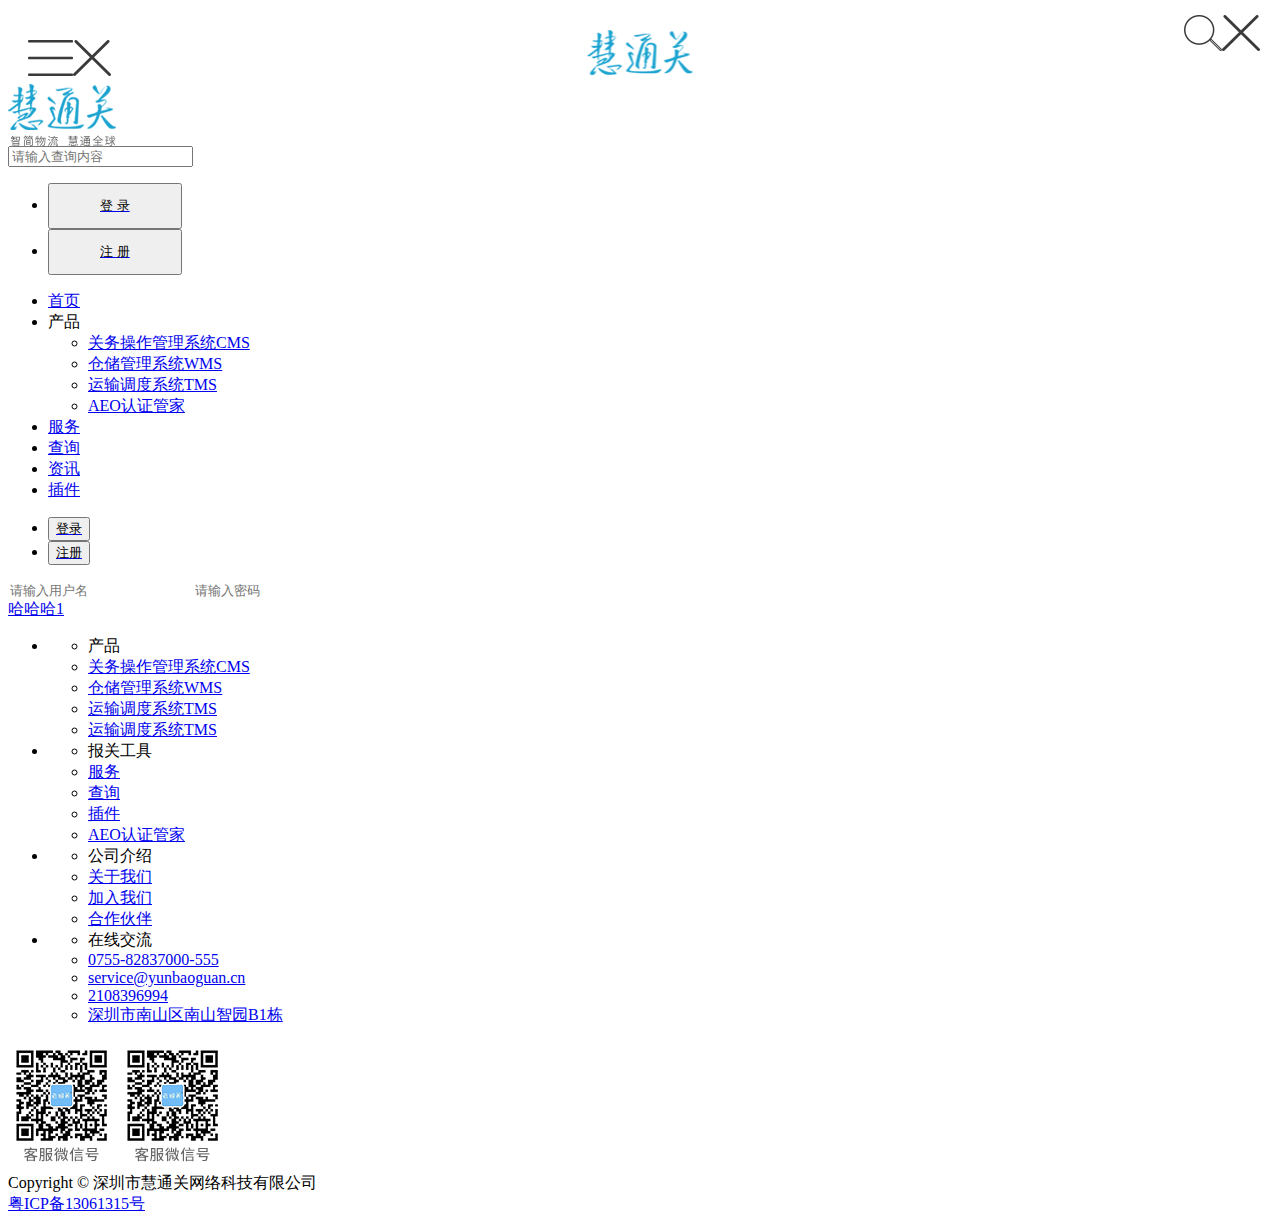
==== service.html @ 467078e6 "test" ====
<!DOCTYPE html><html><head><meta charset=utf-8><meta name=viewport content="width=device-width,initial-scale=1"><title>服务</title><link href=./css/service.38ba81cb.min.css?38ba81cb551fd40ca310 rel=stylesheet></head><body><header class=el-header><div class=container><div class=el-row><div id=click-menu class="el-col el-col-xs-4 xs-show" style="position: relative;left: 20px;top:12px;line-height: 70px;"><a href=javascript:void(0) style="padding-top: 20px;"><img src=../assets/img/header-footer/menu.png alt="通关平台 慧通关" title="通关平台 慧通关"> <img src=../assets/img/header-footer/close.png alt="通关平台 慧通关" title="通关平台 慧通关"></a></div><div class="el-col el-col-sm-4 m-t-20 xs-hide"><a href=/index.html style="padding-top: 20px;"><img src=../assets/img/header-footer/logo.png alt="通关平台 慧通关" title="通关平台 慧通关"></a></div><div id=logo class=xs-show style="position: absolute;left: 50%;top:10px;transform: translate(-50%, 0)"><a href=/index.html style="padding-top: 20px;"><img src=../assets/img/header-footer/logo@2x.png alt="通关平台 慧通关" title="通关平台 慧通关"></a></div><div class="el-col el-col-xs-offset-1 el-col-xs-14 el-col-sm-6 m-t-30 hearder-search"><div id=search-input class="el-input el-input--suffix xs-hide"><input type=text autocomplete=off placeholder=请输入查询内容 class=el-input__inner> <span class=el-input__suffix><span class=el-input__suffix-inner><i class="el-input__icon el-icon-search"></i></span></span></div><a href=javascript:void(0) class=xs-show style="position: absolute;right: 20px;top:15px;"><img id=search src=../assets/img/header-footer/search.png alt="通关平台 慧通关" title="通关平台 慧通关"> <img id=search-close src=../assets/img/header-footer/close.png alt="通关平台 慧通关" title="通关平台 慧通关"></a></div><div id=login-menu><div class="el-col el-col-xs-24 t-a-c phone-login"><ul class="login el-row"><li><a href=https://passport.yunbaoguan.cn/#/login><button type=button class="el-button btn-main" style="padding: 12px 50px;">登 录</button></a></li><li><a href=https://passport.yunbaoguan.cn/#/register/new><button type=button class="el-button el-button--default" style="padding: 12px 50px;">注 册</button></a></li></ul></div><div class="el-col el-col-xs-24 el-col-sm-10 t-a-r xs-t-a-l xs-hide"><ul id=nav class="el-menu el-menu--horizontal"><li class=el-menu-item><a href=/ >首页</a></li><li class=el-submenu><div class=el-submenu__title><span>产品</span> <i class="el-submenu__icon-arrow el-icon-arrow-down"></i></div><ul role=menu class="el-menu el-menu--popup el-menu--popup-bottom-start t-a-l"><li role=menuitem tabindex=-1 class=el-menu-item><a href=/home/cms.html>关务操作管理系统CMS</a></li><li role=menuitem tabindex=-1 class=el-menu-item><a href=/home/wms.html>仓储管理系统WMS</a></li><li role=menuitem tabindex=-1 class=el-menu-item><a href=/home/tms.html>运输调度系统TMS</a></li><li role=menuitem tabindex=-1 class=el-menu-item><a href=/home/aeo.html>AEO认证管家</a></li></ul></li><li class="el-menu-item active"><a href=/service.html>服务</a></li><li class=el-menu-item><a href=/Yunbaike/HSsearch.html>查询</a></li><li class=el-menu-item><a href=/home/message.html>资讯</a></li><li class=el-menu-item><a href=/home/plugin.html>插件</a></li></ul></div></div><div class="el-col el-col-sm-4 t-a-r xs-hide"><ul class="login el-row"><li><a href=https://passport.yunbaoguan.cn/#/login><button type=button class="el-button btn-main">登录</button></a></li><li><a href=https://passport.yunbaoguan.cn/#/register/new><button type=button class="el-button el-button--default">注册</button></a></li></ul></div></div></div></header><div class=content><input type=text class=userName placeholder=请输入用户名> <input type=password class=pwd placeholder=请输入密码> <a href=#>哈哈哈1</a></div><footer class=footer><div class=container><div class=el-row><div class="footer-left el-col el-col-sm-16"><ul class=el-row><li class="el-col el-col-sm-6"><ul class=footer-left-item><li>产品</li><li><a href=javascript:void(0)>关务操作管理系统CMS</a></li><li><a href=javascript:void(0)>仓储管理系统WMS</a></li><li><a href=javascript:void(0)>运输调度系统TMS</a></li><li><a href=javascript:void(0)>运输调度系统TMS</a></li></ul></li><li class="el-col el-col-sm-5"><ul class=footer-left-item><li>报关工具</li><li><a href=javascript:void(0)>服务</a></li><li><a href=javascript:void(0)>查询</a></li><li><a href=javascript:void(0)>插件</a></li><li><a href=javascript:void(0)>AEO认证管家</a></li></ul></li><li class="el-col el-col-sm-5"><ul class=footer-left-item><li>公司介绍</li><li><a href=javascript:void(0)>关于我们</a></li><li><a href=javascript:void(0)>加入我们</a></li><li><a href=javascript:void(0)>合作伙伴</a></li></ul></li><li class="el-col el-col-sm-8"><ul class="footer-left-item footer-left-relation"><li>在线交流</li><li><a href=javascript:void(0)>0755-82837000-555</a></li><li><a href=javascript:void(0)>service@yunbaoguan.cn</a></li><li><a href=javascript:void(0)>2108396994</a></li><li><a href=javascript:void(0)>深圳市南山区南山智园B1栋</a></li></ul></li></ul></div><div class="footer-right el-col el-col-sm-8"><img src=../assets/img/header-footer/customerService.png alt=微信公众号> <img src=../assets/img/header-footer/customerService.png alt=客服公众号></div></div><div class=footer-bottom><span>Copyright © 深圳市慧通关网络科技有限公司</span> <a href=#>粤ICP备13061315号</a></div></div></footer><script type=text/javascript src=././js/service.38ba81cb551fd40ca310.js?38ba81cb551fd40ca310></script></body></html>
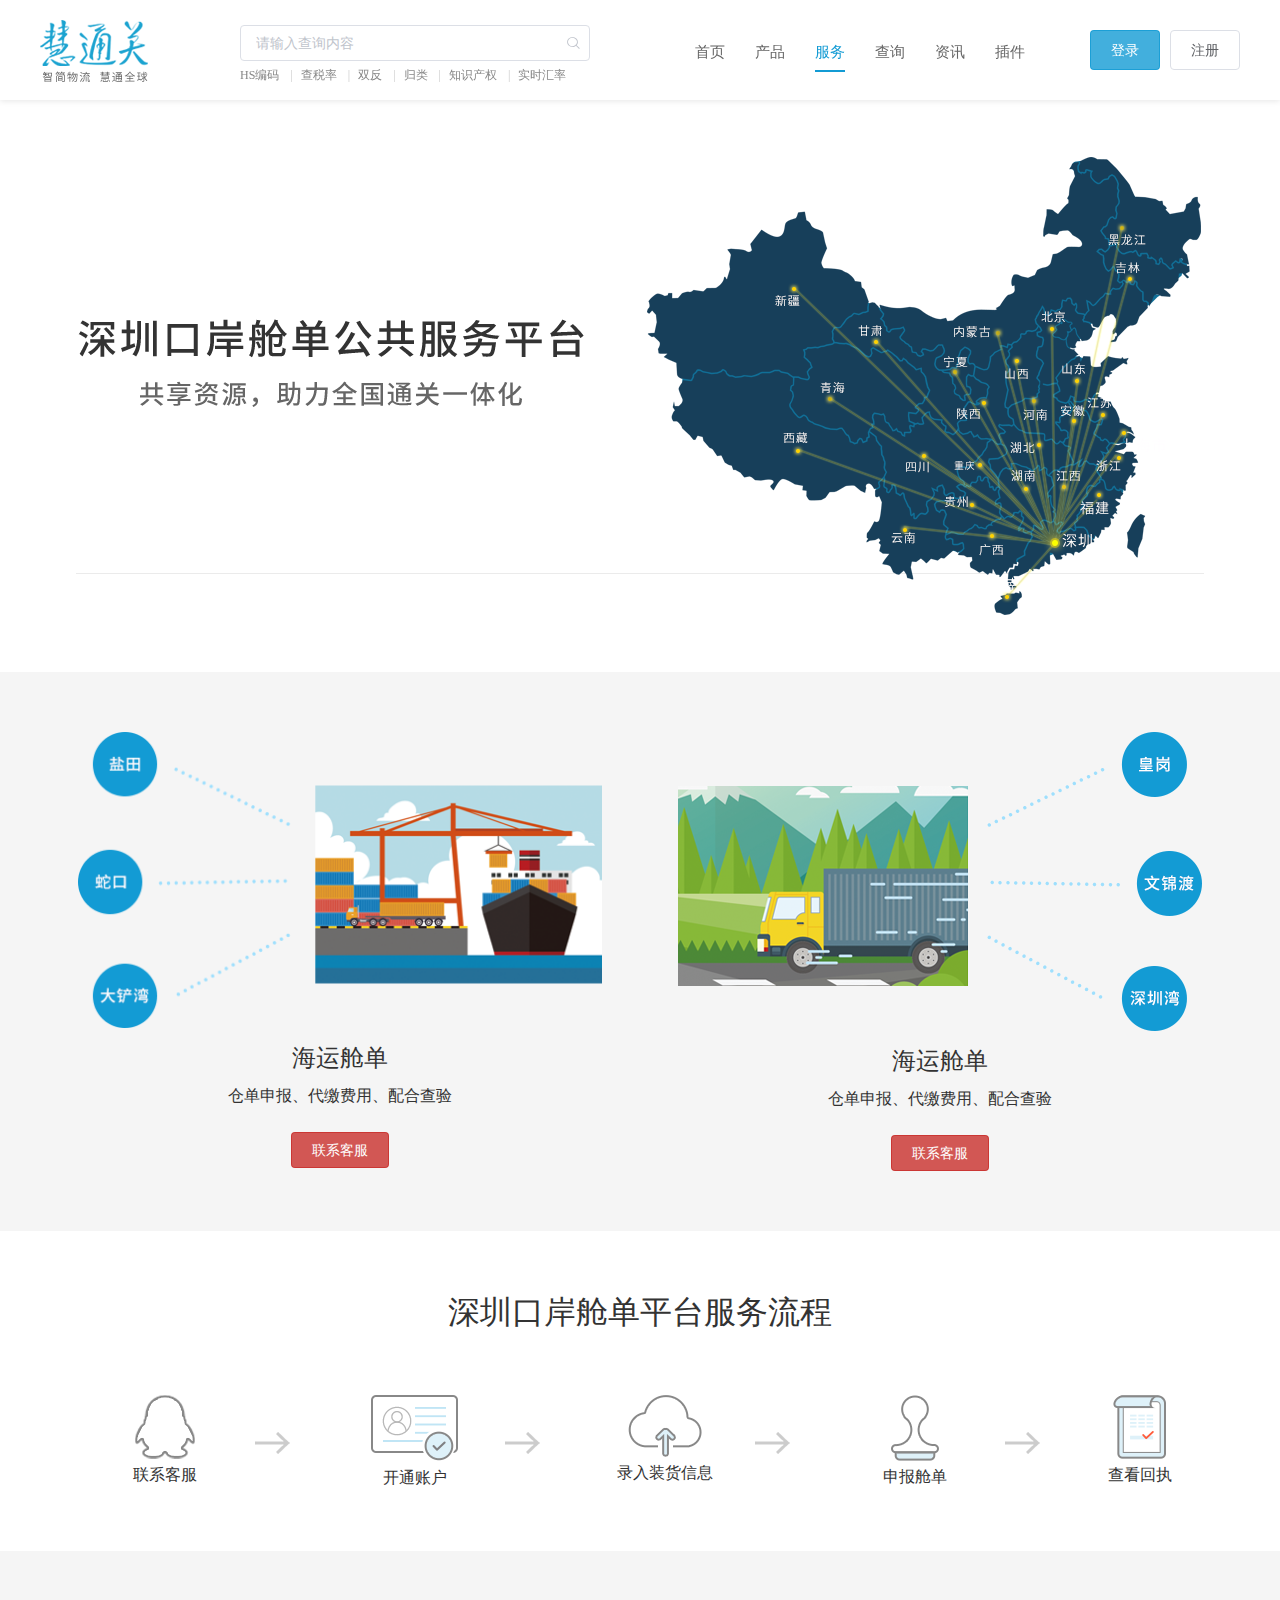
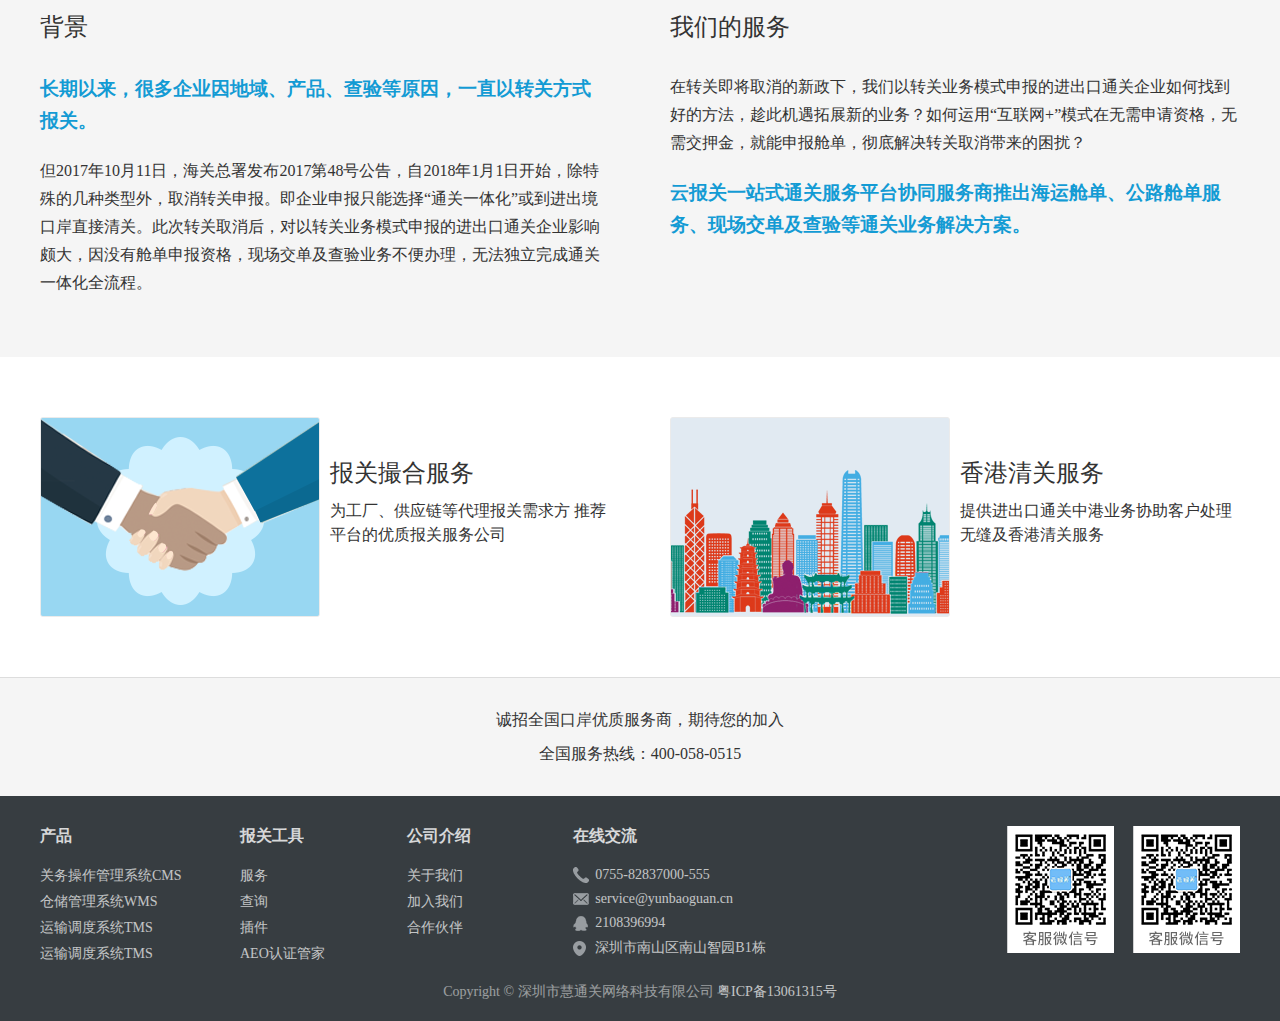
==== commit a8fee1c6: "xx" ====
--- a/service.html
+++ b/service.html
@@ -1 +1 @@
-<!DOCTYPE html><html><head><meta charset=utf-8><meta name=viewport content="width=device-width,initial-scale=1"><title>服务</title><link href=./css/service.38ba81cb.min.css?38ba81cb551fd40ca310 rel=stylesheet></head><body><header class=el-header><div class=container><div class=el-row><div id=click-menu class="el-col el-col-xs-4 xs-show" style="position: relative;left: 20px;top:12px;line-height: 70px;"><a href=javascript:void(0) style="padding-top: 20px;"><img src=../assets/img/header-footer/menu.png alt="通关平台 慧通关" title="通关平台 慧通关"> <img src=../assets/img/header-footer/close.png alt="通关平台 慧通关" title="通关平台 慧通关"></a></div><div class="el-col el-col-sm-4 m-t-20 xs-hide"><a href=/index.html style="padding-top: 20px;"><img src=../assets/img/header-footer/logo.png alt="通关平台 慧通关" title="通关平台 慧通关"></a></div><div id=logo class=xs-show style="position: absolute;left: 50%;top:10px;transform: translate(-50%, 0)"><a href=/index.html style="padding-top: 20px;"><img src=../assets/img/header-footer/logo@2x.png alt="通关平台 慧通关" title="通关平台 慧通关"></a></div><div class="el-col el-col-xs-offset-1 el-col-xs-14 el-col-sm-6 m-t-30 hearder-search"><div id=search-input class="el-input el-input--suffix xs-hide"><input type=text autocomplete=off placeholder=请输入查询内容 class=el-input__inner> <span class=el-input__suffix><span class=el-input__suffix-inner><i class="el-input__icon el-icon-search"></i></span></span></div><a href=javascript:void(0) class=xs-show style="position: absolute;right: 20px;top:15px;"><img id=search src=../assets/img/header-footer/search.png alt="通关平台 慧通关" title="通关平台 慧通关"> <img id=search-close src=../assets/img/header-footer/close.png alt="通关平台 慧通关" title="通关平台 慧通关"></a></div><div id=login-menu><div class="el-col el-col-xs-24 t-a-c phone-login"><ul class="login el-row"><li><a href=https://passport.yunbaoguan.cn/#/login><button type=button class="el-button btn-main" style="padding: 12px 50px;">登 录</button></a></li><li><a href=https://passport.yunbaoguan.cn/#/register/new><button type=button class="el-button el-button--default" style="padding: 12px 50px;">注 册</button></a></li></ul></div><div class="el-col el-col-xs-24 el-col-sm-10 t-a-r xs-t-a-l xs-hide"><ul id=nav class="el-menu el-menu--horizontal"><li class=el-menu-item><a href=/ >首页</a></li><li class=el-submenu><div class=el-submenu__title><span>产品</span> <i class="el-submenu__icon-arrow el-icon-arrow-down"></i></div><ul role=menu class="el-menu el-menu--popup el-menu--popup-bottom-start t-a-l"><li role=menuitem tabindex=-1 class=el-menu-item><a href=/home/cms.html>关务操作管理系统CMS</a></li><li role=menuitem tabindex=-1 class=el-menu-item><a href=/home/wms.html>仓储管理系统WMS</a></li><li role=menuitem tabindex=-1 class=el-menu-item><a href=/home/tms.html>运输调度系统TMS</a></li><li role=menuitem tabindex=-1 class=el-menu-item><a href=/home/aeo.html>AEO认证管家</a></li></ul></li><li class="el-menu-item active"><a href=/service.html>服务</a></li><li class=el-menu-item><a href=/Yunbaike/HSsearch.html>查询</a></li><li class=el-menu-item><a href=/home/message.html>资讯</a></li><li class=el-menu-item><a href=/home/plugin.html>插件</a></li></ul></div></div><div class="el-col el-col-sm-4 t-a-r xs-hide"><ul class="login el-row"><li><a href=https://passport.yunbaoguan.cn/#/login><button type=button class="el-button btn-main">登录</button></a></li><li><a href=https://passport.yunbaoguan.cn/#/register/new><button type=button class="el-button el-button--default">注册</button></a></li></ul></div></div></div></header><div class=content><input type=text class=userName placeholder=请输入用户名> <input type=password class=pwd placeholder=请输入密码> <a href=#>哈哈哈1</a></div><footer class=footer><div class=container><div class=el-row><div class="footer-left el-col el-col-sm-16"><ul class=el-row><li class="el-col el-col-sm-6"><ul class=footer-left-item><li>产品</li><li><a href=javascript:void(0)>关务操作管理系统CMS</a></li><li><a href=javascript:void(0)>仓储管理系统WMS</a></li><li><a href=javascript:void(0)>运输调度系统TMS</a></li><li><a href=javascript:void(0)>运输调度系统TMS</a></li></ul></li><li class="el-col el-col-sm-5"><ul class=footer-left-item><li>报关工具</li><li><a href=javascript:void(0)>服务</a></li><li><a href=javascript:void(0)>查询</a></li><li><a href=javascript:void(0)>插件</a></li><li><a href=javascript:void(0)>AEO认证管家</a></li></ul></li><li class="el-col el-col-sm-5"><ul class=footer-left-item><li>公司介绍</li><li><a href=javascript:void(0)>关于我们</a></li><li><a href=javascript:void(0)>加入我们</a></li><li><a href=javascript:void(0)>合作伙伴</a></li></ul></li><li class="el-col el-col-sm-8"><ul class="footer-left-item footer-left-relation"><li>在线交流</li><li><a href=javascript:void(0)>0755-82837000-555</a></li><li><a href=javascript:void(0)>service@yunbaoguan.cn</a></li><li><a href=javascript:void(0)>2108396994</a></li><li><a href=javascript:void(0)>深圳市南山区南山智园B1栋</a></li></ul></li></ul></div><div class="footer-right el-col el-col-sm-8"><img src=../assets/img/header-footer/customerService.png alt=微信公众号> <img src=../assets/img/header-footer/customerService.png alt=客服公众号></div></div><div class=footer-bottom><span>Copyright © 深圳市慧通关网络科技有限公司</span> <a href=#>粤ICP备13061315号</a></div></div></footer><script type=text/javascript src=././js/service.38ba81cb551fd40ca310.js?38ba81cb551fd40ca310></script></body></html>+<!DOCTYPE html><html><head><meta charset=utf-8><meta name=viewport content="width=device-width,initial-scale=1"><title>服务_海关通关平台_报关管理系统-慧通关</title><meta name=keywords content=一站式通关管理平台,通关管理系统><meta name=description content=平台推出了通关业务操作、作业风险预警、个性化CRM、员工KPI考核、财务管理、ASN预约、AEO认证管家、外贸实务培训与咨询等一系列的产品及服务。旨在为外贸企业提供互联网通关领域内便利、安全和智能的管理工具和解决方案。><link href=./css/vendor.0b435563.min.css?0b435563b6ee7c1a2731 rel=stylesheet><link href=./css/common.0b435563.min.css?0b435563b6ee7c1a2731 rel=stylesheet><link href=./css/service.0b435563.min.css?0b435563b6ee7c1a2731 rel=stylesheet></head><body><header class=el-header><div class=container><div class=el-row><div id=click-menu class="el-col el-col-xs-3 xs-show"><a href=javascript:void(0) style="padding-top: 20px;"><img src=./assets/img/header-footer/menu.png alt="通关平台 慧通关" title="通关平台 慧通关"></a></div><div class="el-col el-col-sm-4 m-t-20 xs-hide"><a href=/index.html style="padding-top: 20px;"><img src=./assets/img/header-footer/logo.png alt="通关平台 慧通关" title="通关平台 慧通关"></a></div><div class=xs-show style="position: absolute;left: 50%;top:10px;transform: translate(-50%, 0)"><a href=/index.html style="padding-top: 20px;"><img src=./assets/img/header-footer/logo@2x.png alt="通关平台 慧通关" title="通关平台 慧通关"></a></div><div id=search class="el-col el-col-xs-offset-1 el-col-xs-16 el-col-sm-7 m-t-30"><div id=search-input class="el-input el-input--medium el-input--suffix"><input type=text autocomplete=off placeholder=请输入查询内容 class=el-input__inner> <span class=el-input__suffix><span class=el-input__suffix-inner><i class="el-input__icon el-icon-search"></i></span></span><div class=search-type>HS编码 <span>|</span>查税率 <span>|</span>双反 <span>|</span>归类 <span>|</span>知识产权 <span>|</span>实时汇率</div></div><a id=search-btn href=javascript:void(0) class="xs-show search-btn" style="position: absolute;right: 0;top:15px;"><img src=./assets/img/header-footer/search.png alt="通关平台 慧通关" title="通关平台 慧通关"> <img src=./assets/img/header-footer/close.png alt="通关平台 慧通关" title="通关平台 慧通关"></a></div><div id=login-menu><div id=click-close class=xs-show style="width: 100%;height: 50px;line-height: 50px;color: #fff;font-size: 30px;padding-left: 20px;"><span style="cursor: pointer;">×</span></div><div class="el-col el-col-xs-24 el-col-sm-9 t-a-r xs-t-a-l menu"><ul id=nav class=el-menu><li class=el-menu-item><a href=/ >首页</a></li><li class=el-submenu><div class=el-submenu__title><span>产品</span></div><ul role=menu class="el-menu el-menu--popup el-menu--popup-bottom-start t-a-l"><li role=menuitem tabindex=-1 class=el-menu-item><a href=/cms.html>关务操作管理系统CMS</a></li><li role=menuitem tabindex=-1 class=el-menu-item><a href=/wms.html>仓储管理系统WMS</a></li><li role=menuitem tabindex=-1 class=el-menu-item><a href=/tms.html>运输调度系统TMS</a></li><li role=menuitem tabindex=-1 class=el-menu-item><a href=/aeo.html>AEO认证管家</a></li></ul></li><li class="el-menu-item active"><a href=/service.html>服务</a></li><li class=el-menu-item><a href=/Yunbaike/HSsearch.html>查询</a></li><li class=el-menu-item><a href=/home/message.html>资讯</a></li><li class=el-menu-item><a href=/home/plugin.html>插件</a></li></ul></div><div class="el-col el-col-xs-24 el-col-sm-4 t-a-r"><ul class="login el-row"><li><a href=https://passport.yunbaoguan.cn/#/login><button type=button class="el-button btn-main">登录</button></a></li><li><a href=https://passport.yunbaoguan.cn/#/register/new><button type=button class="el-button el-button--default">注册</button></a></li></ul></div></div></div></div></header><div class=content><div class="banner m-t-50"></div><div class="bg-f5f5f5 p-t-40 p-b-60"><div class="container service-cd"><div class=el-row><div class="el-col el-col-xs-24 el-col-sm-12 t-a-c m-t-20"><img src=./assets/img/service/Shipping.png><h2>海运舱单</h2><p>仓单申报、代缴费用、配合查验</p><button type=button class="el-button btn-red el-button--medium">联系客服</button></div><div class="el-col el-col-xs-24 el-col-sm-12 t-a-c m-t-20"><img src=./assets/img/service/transport.png><h2>海运舱单</h2><p>仓单申报、代缴费用、配合查验</p><button type=button class="el-button btn-red el-button--medium">联系客服</button></div></div></div></div><div class="container p-60-0"><h1 class=t-a-c>深圳口岸舱单平台服务流程</h1><ul class="el-row service-step p-t-40"><li class="el-col el-col-xs-12 el-col-sm-5 t-a-c m-t-20"><img src=./assets/img/service/qq.png><p>联系客服</p></li><li class="el-col el-col-xs-12 el-col-sm-5 t-a-c m-t-20"><img src=./assets/img/service/daoru.png><p>开通账户</p></li><li class="el-col el-col-xs-12 el-col-sm-5 t-a-c m-t-20"><img src=./assets/img/service/upload.png><p>录入装货信息</p></li><li class="el-col el-col-xs-12 el-col-sm-5 t-a-c m-t-20"><img src=./assets/img/service/shenbao.png><p>申报舱单</p></li><li class="el-col el-col-xs-12 el-col-sm-4 t-a-c m-t-20"><img src=./assets/img/service/huizhi.png><p>查看回执</p></li></ul></div><div class="bg-f5f5f5 p-t-40 p-b-60"><div class="container service-fw"><div class=el-row style="margin: 0 -30px;"><div class="el-col el-col-xs-24 el-col-sm-12 m-t-20" style="padding: 0 30px;"><h2 class=m-b-30>背景</h2><h3 class="main-color m-b-20">长期以来，很多企业因地域、产品、查验等原因，一直以转关方式 报关。</h3><p>但2017年10月11日，海关总署发布2017第48号公告，自2018年1月1日开始，除特殊的几种类型外，取消转关申报。即企业申报只能选择“通关一体化”或到进出境口岸直接清关。此次转关取消后，对以转关业务模式申报的进出口通关企业影响颇大，因没有舱单申报资格，现场交单及查验业务不便办理，无法独立完成通关一体化全流程。</p></div><div class="el-col el-col-xs-24 el-col-sm-12 m-t-20" style="padding: 0 30px;"><h2 class=m-b-30>我们的服务</h2><p class=m-b-20>在转关即将取消的新政下，我们以转关业务模式申报的进出口通关企业如何找到好的方法，趁此机遇拓展新的业务？如何运用“互联网+”模式在无需申请资格，无需交押金，就能申报舱单，彻底解决转关取消带来的困扰？</p><h3 class="main-color m-b-20">云报关一站式通关服务平台协同服务商推出海运舱单、公路舱单服务、现场交单及查验等通关业务解决方案。</h3></div></div></div></div><div class="container p-t-40 p-b-60"><ul class="el-row service-type" style="margin: 0 -30px"><li class="el-col el-col-xs-24 el-col-sm-12 m-t-20" style="padding: 0 30px;"><img src=./assets/img/service/shake-hands.png><h2 class="p-t-40 m-b-10">报关撮合服务</h2><p>为工厂、供应链等代理报关需求方 推荐平台的优质报关服务公司</p></li><li class="el-col el-col-xs-24 el-col-sm-12 m-t-20" style="padding: 0 30px;"><img src=./assets/img/service/city.png><h2 class="p-t-40 m-b-10">香港清关服务</h2><p>提供进出口通关中港业务协助客户处理无缝及香港清关服务</p></li></ul></div><div class="bg-f5f5f5 p-t-30 p-b-30 t-a-c b-t-ddd"><p class=m-b-10>诚招全国口岸优质服务商，期待您的加入</p><p>全国服务热线：400-058-0515</p></div></div><footer class=footer><div class=container><div class=el-row><div class="footer-left el-col el-col-sm-16"><ul class=el-row><li class="el-col el-col-sm-6"><ul class=footer-left-item><li>产品</li><li><a href=javascript:void(0)>关务操作管理系统CMS</a></li><li><a href=javascript:void(0)>仓储管理系统WMS</a></li><li><a href=javascript:void(0)>运输调度系统TMS</a></li><li><a href=javascript:void(0)>运输调度系统TMS</a></li></ul></li><li class="el-col el-col-sm-5"><ul class=footer-left-item><li>报关工具</li><li><a href=javascript:void(0)>服务</a></li><li><a href=javascript:void(0)>查询</a></li><li><a href=javascript:void(0)>插件</a></li><li><a href=javascript:void(0)>AEO认证管家</a></li></ul></li><li class="el-col el-col-sm-5"><ul class=footer-left-item><li>公司介绍</li><li><a href=javascript:void(0)>关于我们</a></li><li><a href=javascript:void(0)>加入我们</a></li><li><a href=javascript:void(0)>合作伙伴</a></li></ul></li><li class="el-col el-col-sm-8"><ul class="footer-left-item footer-left-relation"><li>在线交流</li><li><a href=javascript:void(0)>0755-82837000-555</a></li><li><a href=javascript:void(0)>service@yunbaoguan.cn</a></li><li><a href=javascript:void(0)>2108396994</a></li><li><a href=javascript:void(0)>深圳市南山区南山智园B1栋</a></li></ul></li></ul></div><div class="footer-right el-col el-col-sm-8"><img src=./assets/img/header-footer/customerService.png alt=微信公众号> <img src=./assets/img/header-footer/customerService.png alt=客服公众号></div></div><div class=footer-bottom><span>Copyright © 深圳市慧通关网络科技有限公司</span> <a href=#>粤ICP备13061315号</a></div></div></footer><script type=text/javascript src=././js/vendor.0b435563b6ee7c1a2731.js?0b435563b6ee7c1a2731></script><script type=text/javascript src=././js/common.0b435563b6ee7c1a2731.js?0b435563b6ee7c1a2731></script><script type=text/javascript src=././js/service.0b435563b6ee7c1a2731.js?0b435563b6ee7c1a2731></script></body></html>